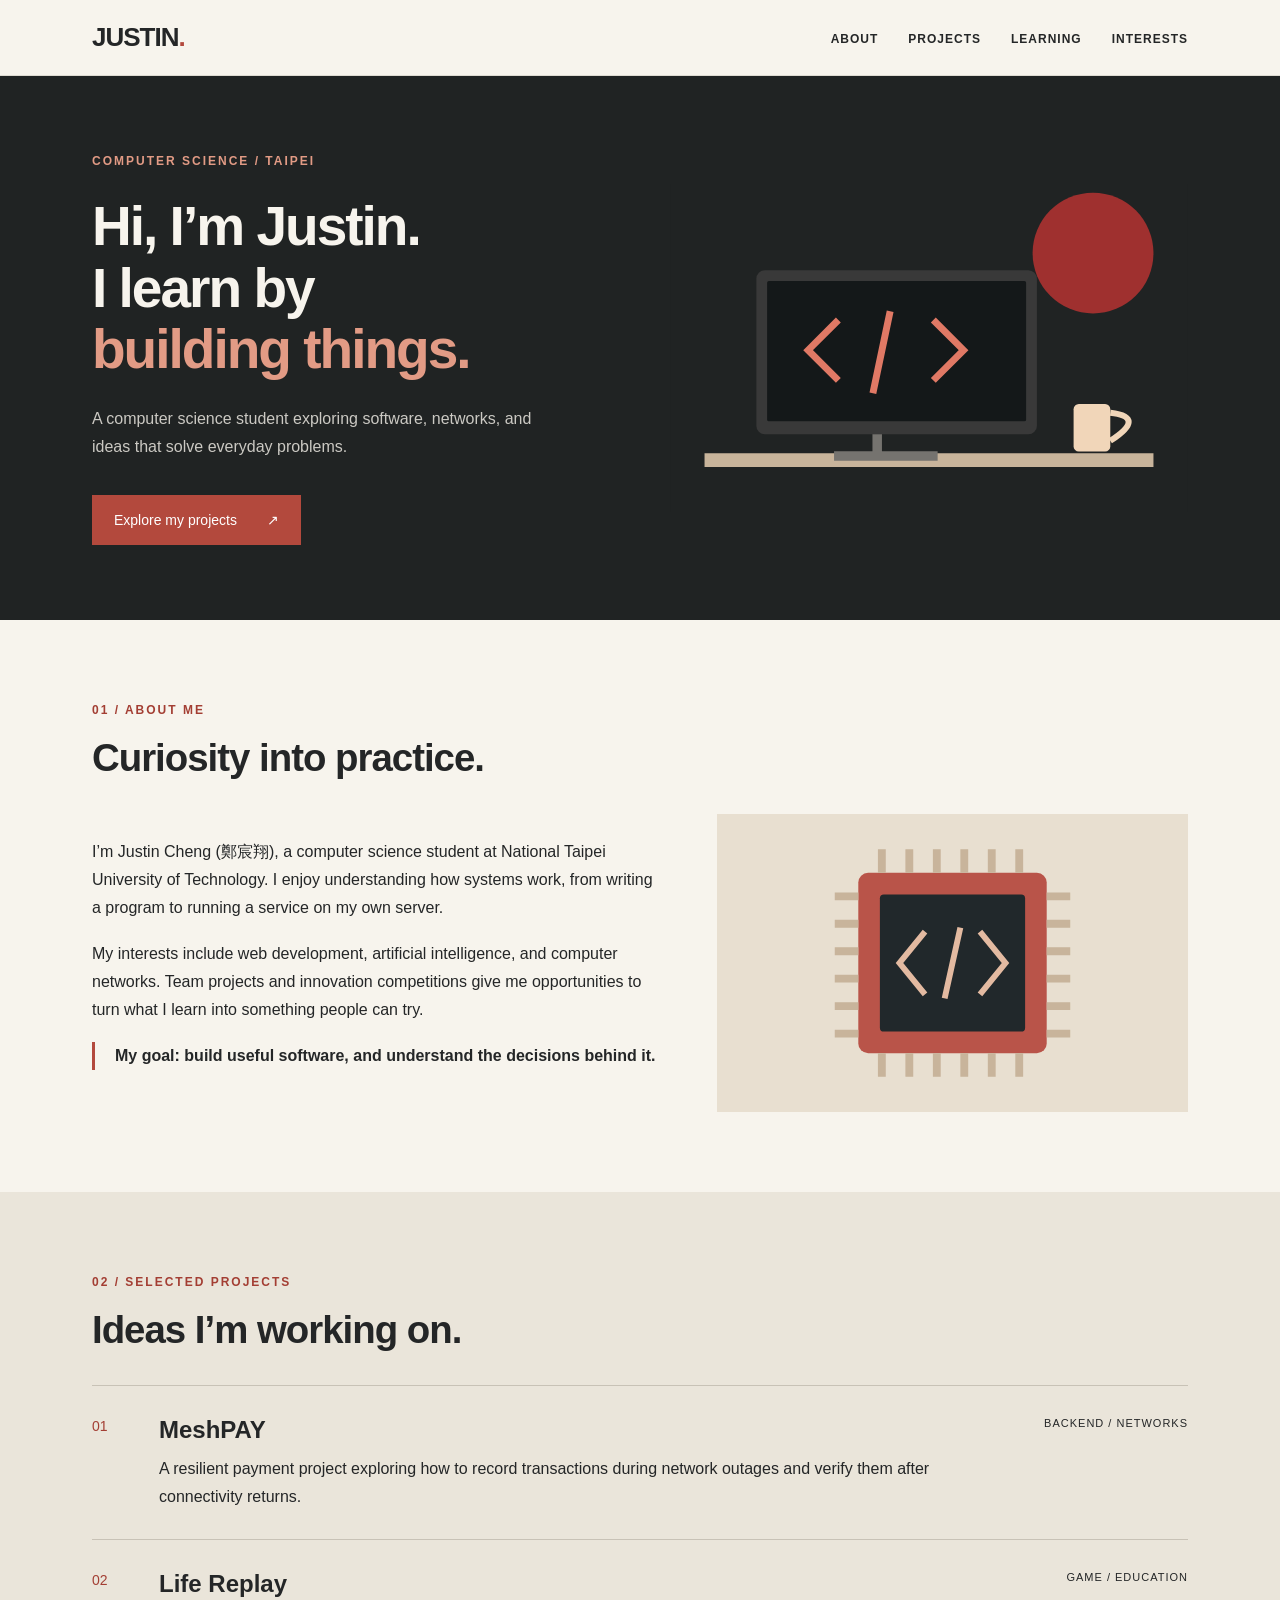
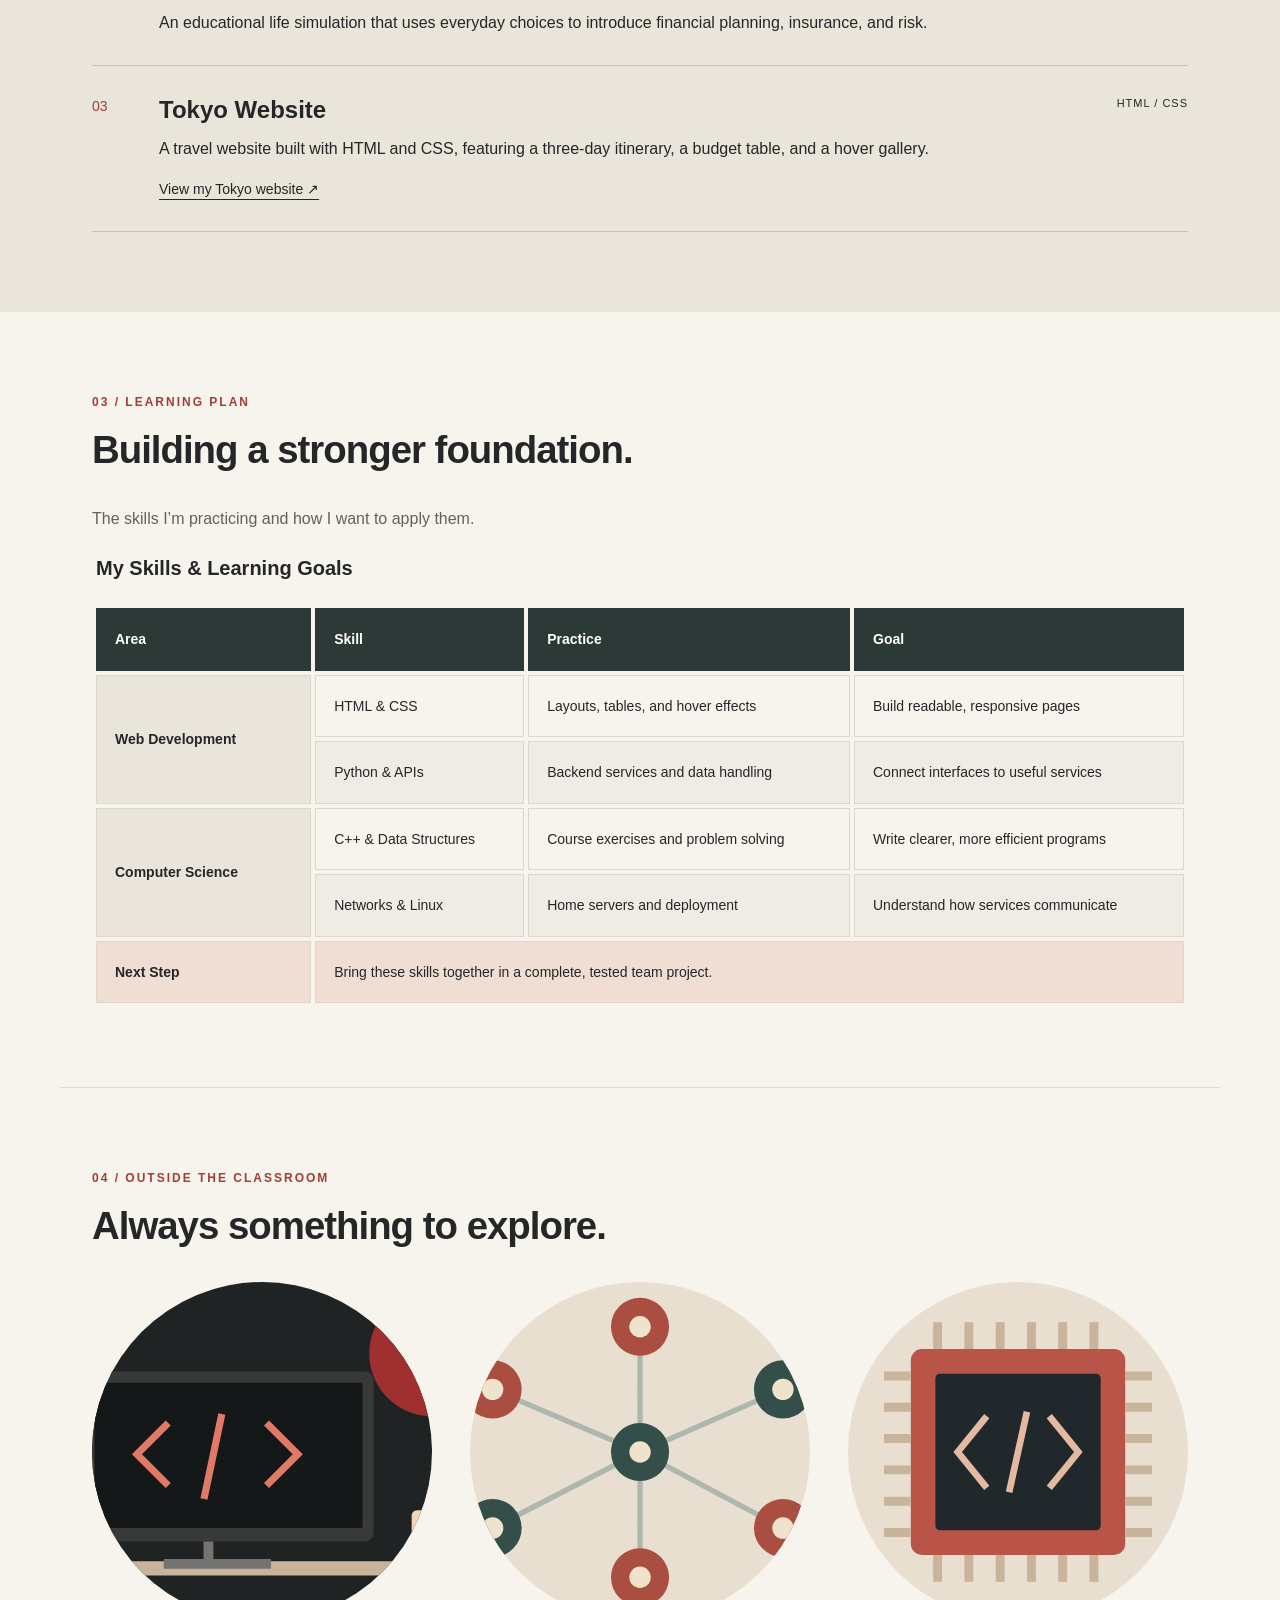
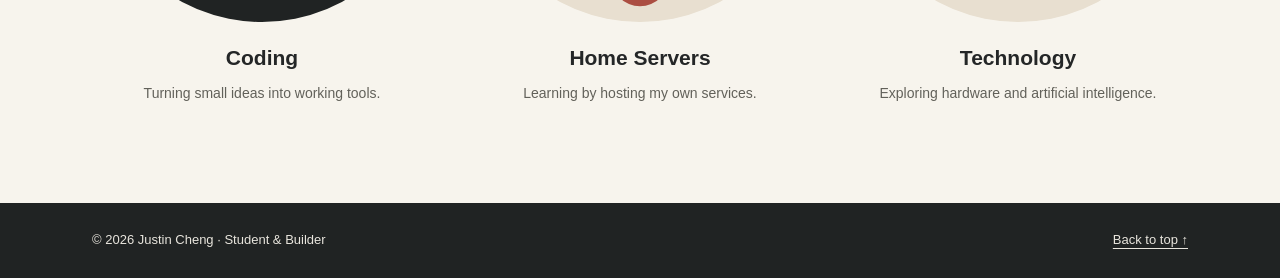
==== profile/index.html @ 4cb3bf66 "profile" ====
<!DOCTYPE html>
<html lang="en">
<head>
  <meta charset="UTF-8">
  <meta name="viewport" content="width=device-width, initial-scale=1.0">
  <meta name="description" content="Justin Cheng: computer science student, software builder, and technology enthusiast.">
  <title>Justin Cheng — Student &amp; Builder</title>
  <link rel="stylesheet" href="style.css">
</head>
<body id="top">
  <nav class="navbar" aria-label="Main navigation">
    <div class="container nav-container">
      <a class="navbar-brand" href="#top">JUSTIN<span>.</span></a>
      <ul class="navbar-nav">
        <li><a href="#about">ABOUT</a></li>
        <li><a href="#projects">PROJECTS</a></li>
        <li><a href="#learning">LEARNING</a></li>
        <li><a href="#interests">INTERESTS</a></li>
      </ul>
    </div>
  </nav>
  <header class="hero">
    <div class="container hero-grid">
      <div class="hero-copy">
        <p class="eyebrow">COMPUTER SCIENCE / TAIPEI</p>
        <h1>Hi, I’m Justin.<br>I learn by<br><span>building things.</span></h1>
        <p>A computer science student exploring software, networks, and ideas that solve everyday problems.</p>
        <a class="button" href="#projects">Explore my projects <span aria-hidden="true">↗</span></a>
      </div>
      <img src="img/workspace.svg" alt="Illustrated coding workspace with a monitor and coffee cup" width="1200" height="760">
    </div>
  </header>
  <main>
    <section class="content-section container" id="about">
      <p class="catalog">01 / ABOUT ME</p>
      <h2>Curiosity into practice.</h2>
      <div class="info-content">
        <div><p>I’m Justin Cheng (鄭宸翔), a computer science student at National Taipei University of Technology. I enjoy understanding how systems work, from writing a program to running a service on my own server.</p>
        <p>My interests include web development, artificial intelligence, and computer networks. Team projects and innovation competitions give me opportunities to turn what I learn into something people can try.</p>
        <p class="statement">My goal: build useful software, and understand the decisions behind it.</p></div>
        <img src="img/code.svg" alt="Illustration of a processor with code symbols" width="1200" height="760" loading="lazy">
      </div>
    </section>
    <section class="project-section" id="projects">
      <div class="container content-section">
        <p class="catalog">02 / SELECTED PROJECTS</p>
        <h2>Ideas I’m working on.</h2>
        <article class="project-row"><span class="project-number">01</span><div><h3>MeshPAY</h3><p>A resilient payment project exploring how to record transactions during network outages and verify them after connectivity returns.</p></div><p class="project-tag">BACKEND / NETWORKS</p></article>
        <article class="project-row"><span class="project-number">02</span><div><h3>Life Replay</h3><p>An educational life simulation that uses everyday choices to introduce financial planning, insurance, and risk.</p></div><p class="project-tag">GAME / EDUCATION</p></article>
        <article class="project-row"><span class="project-number">03</span><div><h3>Tokyo Website</h3><p>A travel website built with HTML and CSS, featuring a three-day itinerary, a budget table, and a hover gallery.</p><a class="text-link" href="../index.html">View my Tokyo website ↗</a></div><p class="project-tag">HTML / CSS</p></article>
      </div>
    </section>
    <section class="content-section container" id="learning">
      <p class="catalog">03 / LEARNING PLAN</p>
      <h2>Building a stronger foundation.</h2>
      <p class="section-description">The skills I’m practicing and how I want to apply them.</p>
      <div class="table-wrapper" tabindex="0" role="region" aria-label="Scrollable learning plan">
        <table class="skills-table">
          <caption>My Skills &amp; Learning Goals</caption>
          <thead><tr><th scope="col">Area</th><th scope="col">Skill</th><th scope="col">Practice</th><th scope="col">Goal</th></tr></thead>
          <tbody><tr><th rowspan="2" scope="rowgroup">Web Development</th><td>HTML &amp; CSS</td><td>Layouts, tables, and hover effects</td><td>Build readable, responsive pages</td></tr>
          <tr><td>Python &amp; APIs</td><td>Backend services and data handling</td><td>Connect interfaces to useful services</td></tr></tbody>
          <tbody><tr><th rowspan="2" scope="rowgroup">Computer Science</th><td>C++ &amp; Data Structures</td><td>Course exercises and problem solving</td><td>Write clearer, more efficient programs</td></tr>
          <tr><td>Networks &amp; Linux</td><td>Home servers and deployment</td><td>Understand how services communicate</td></tr></tbody>
          <tfoot><tr><th scope="row">Next Step</th><td colspan="3">Bring these skills together in a complete, tested team project.</td></tr></tfoot>
        </table>
      </div>
    </section>
    <section class="content-section container interests-section" id="interests">
      <p class="catalog">04 / OUTSIDE THE CLASSROOM</p>
      <h2>Always something to explore.</h2>
      <div class="gallery-container">
        <figure><div class="image-container" tabindex="0"><img src="img/workspace.svg" alt="Coding workspace illustration" width="1200" height="760" loading="lazy"><div class="gallery-overlay"><span>Try. Debug. Repeat.</span></div></div><figcaption><h3>Coding</h3><p>Turning small ideas into working tools.</p></figcaption></figure>
        <figure><div class="image-container" tabindex="0"><img src="img/network.svg" alt="Connected network nodes illustration" width="1200" height="760" loading="lazy"><div class="gallery-overlay"><span>Connect the pieces.</span></div></div><figcaption><h3>Home Servers</h3><p>Learning by hosting my own services.</p></figcaption></figure>
        <figure><div class="image-container" tabindex="0"><img src="img/code.svg" alt="Computer processor illustration" width="1200" height="760" loading="lazy"><div class="gallery-overlay"><span>Ask better questions.</span></div></div><figcaption><h3>Technology</h3><p>Exploring hardware and artificial intelligence.</p></figcaption></figure>
      </div>
    </section>
  </main>
  <footer class="footer"><div class="container footer-content"><p>© 2026 Justin Cheng · Student &amp; Builder</p><a href="#top">Back to top ↑</a></div></footer>
</body>
</html>
---- profile/style.css ----
/* Layout */
* { box-sizing: border-box; }
html { scroll-behavior: smooth; scroll-padding-top: 95px; }
body { margin: 0; background: #f7f4ed; color: #242627; font-family: Arial, "Noto Sans TC", sans-serif; line-height: 1.75; }
.container { width: 100%; max-width: 1160px; margin: 0 auto; padding: 0 32px; }
a { color: inherit; }
a:focus-visible, [tabindex]:focus-visible { outline: 3px solid #b3493d; outline-offset: 5px; }
.navbar { position: fixed; top: 0; width: 100%; height: 76px; background: #f7f4ed; border-bottom: 1px solid #dedbd2; z-index: 1000; }
.nav-container { display: flex; align-items: center; justify-content: space-between; height: 100%; }
.navbar-brand { font-size: 26px; font-weight: bold; letter-spacing: -1px; text-decoration: none; }
.navbar-brand span { color: #b3493d; }
.navbar-nav { display: flex; gap: 30px; padding: 0; margin: 0; list-style: none; }
.navbar-nav a { font-size: 12px; letter-spacing: 1px; text-decoration: none; font-weight: bold; }
.navbar-nav a:hover, .text-link:hover { color: #b3493d; }
/* Header */
.hero { margin-top: 76px; padding: 75px 0; color: #f7f4ed; background: #202323; }
.hero-grid { display: grid; grid-template-columns: 1.05fr 1fr; align-items: center; gap: 35px; }
.eyebrow, .catalog { font-size: 12px; letter-spacing: 2px; font-weight: bold; }
.eyebrow { color: #e29b85; }
h1 { font-size: clamp(38px, 4.3vw, 62px); line-height: 1.12; letter-spacing: -2px; margin: 24px 0; }
h1 span { color: #e29b85; }
.hero-copy > p:not(.eyebrow) { max-width: 440px; color: #cbc9c3; font-size: 16px; }
.hero img { width: 100%; height: auto; }
.button { display: inline-flex; gap: 30px; padding: 13px 22px; margin-top: 16px; background: #b3493d; color: white; text-decoration: none; font-size: 14px; }
.button:hover { background: #953b31; }
/* Sections */
.content-section { padding-top: 80px; padding-bottom: 80px; }
.catalog { color: #a33e33; margin: 0 0 14px; }
h2 { font-size: clamp(28px, 3vw, 39px); line-height: 1.2; letter-spacing: -1px; margin: 0 0 32px; }
h3 { font-size: 24px; line-height: 1.3; margin: 0 0 10px; }
p { margin: 0 0 18px; }
.info-content { display: grid; grid-template-columns: 1.2fr 1fr; gap: 60px; align-items: center; }
.info-content img { width: 100%; height: auto; }
.statement { padding-left: 20px; border-left: 3px solid #b3493d; font-weight: bold; }
.project-section { background: #eae5da; }
.project-row { display: grid; grid-template-columns: 45px 1fr 180px; gap: 22px; padding: 28px 0; border-top: 1px solid #c8c2b6; }
.project-row:last-child { border-bottom: 1px solid #c8c2b6; }
.project-row p { margin-bottom: 0; }
.project-number { color: #a33e33; font-size: 14px; }
.project-tag { font-size: 11px; letter-spacing: 1px; text-align: right; }
.text-link { display: inline-block; margin-top: 14px; font-size: 14px; text-underline-offset: 5px; }
.section-description { color: #62615a; }
/* The table uses both horizontal and vertical merged cells. */
.table-wrapper { overflow-x: auto; }
.skills-table { width: 100%; min-width: 680px; border-collapse: separate; border-spacing: 4px; text-align: left; }
.skills-table caption { text-align: left; font-size: 20px; font-weight: bold; padding: 0 4px 18px; }
.skills-table th, .skills-table td { padding: 18px; border: 1px solid #ddd7ca; vertical-align: middle; font-size: 14px; }
.skills-table thead th { background: #2d3936; color: white; border-color: #2d3936; }
.skills-table tbody th { background: #eae5da; width: 20%; }
.skills-table tbody tr:nth-child(even) td { background: #efece5; }
.skills-table tfoot th, .skills-table tfoot td { background: #f0ded5; }
/* Keyboard and pointer users can reveal gallery captions. */
.interests-section { border-top: 1px solid #dedbd2; }
.gallery-container { display: grid; grid-template-columns: repeat(3, 1fr); gap: 38px; }
figure { margin: 0; }
.image-container { position: relative; aspect-ratio: 1; border-radius: 50%; overflow: hidden; }
.image-container img { display: block; width: 100%; height: 100%; object-fit: cover; transition: transform .35s; }
.gallery-overlay { position: absolute; inset: 0; display: flex; align-items: center; justify-content: center; background: rgba(91, 32, 26, .88); color: white; font-weight: bold; opacity: 0; transition: opacity .35s; }
.image-container:hover .gallery-overlay, .image-container:focus-visible .gallery-overlay { opacity: 1; }
.image-container:hover img { transform: scale(1.08); }
figcaption { padding-top: 22px; text-align: center; }
figcaption h3 { font-size: 21px; }
figcaption p { color: #62615a; font-size: 14px; }
.footer { padding: 26px 0; background: #202323; color: #e8e5dd; font-size: 13px; }
.footer-content { display: flex; justify-content: space-between; gap: 20px; }
.footer p { margin: 0; }
.footer a { text-underline-offset: 4px; }
@media (max-width: 800px) {
 .navbar-nav { gap: 18px; }
 .hero-grid { grid-template-columns: 1fr; }
 .hero img { max-width: 550px; justify-self: center; }
 .info-content { gap: 28px; }
 .project-row { grid-template-columns: 30px 1fr; }
 .project-tag { grid-column: 2; text-align: left; }
 .gallery-container { gap: 20px; }
}
@media (max-width: 600px) {
 html { scroll-padding-top: 115px; }
 .container { padding-left: 20px; padding-right: 20px; }
 .navbar { height: 100px; }
 .nav-container { flex-direction: column; justify-content: center; gap: 8px; }
 .navbar-nav { gap: 16px; }
 .navbar-nav a { font-size: 10px; letter-spacing: .5px; }
 .hero { margin-top: 100px; padding: 48px 0 28px; }
 .hero-grid { gap: 20px; }
 h1 { font-size: 43px; }
 .content-section { padding-top: 55px; padding-bottom: 55px; }
 .info-content, .gallery-container { grid-template-columns: 1fr; }
 .gallery-container { gap: 32px; }
 .image-container { max-width: 260px; margin: 0 auto; }
 .footer-content { flex-direction: column; gap: 8px; }
}
@media (hover: none) { .gallery-overlay { opacity: 1; background: rgba(55, 20, 17, .7); } }
@media (prefers-reduced-motion: reduce) { html { scroll-behavior: auto; } * { transition: none !important; } }
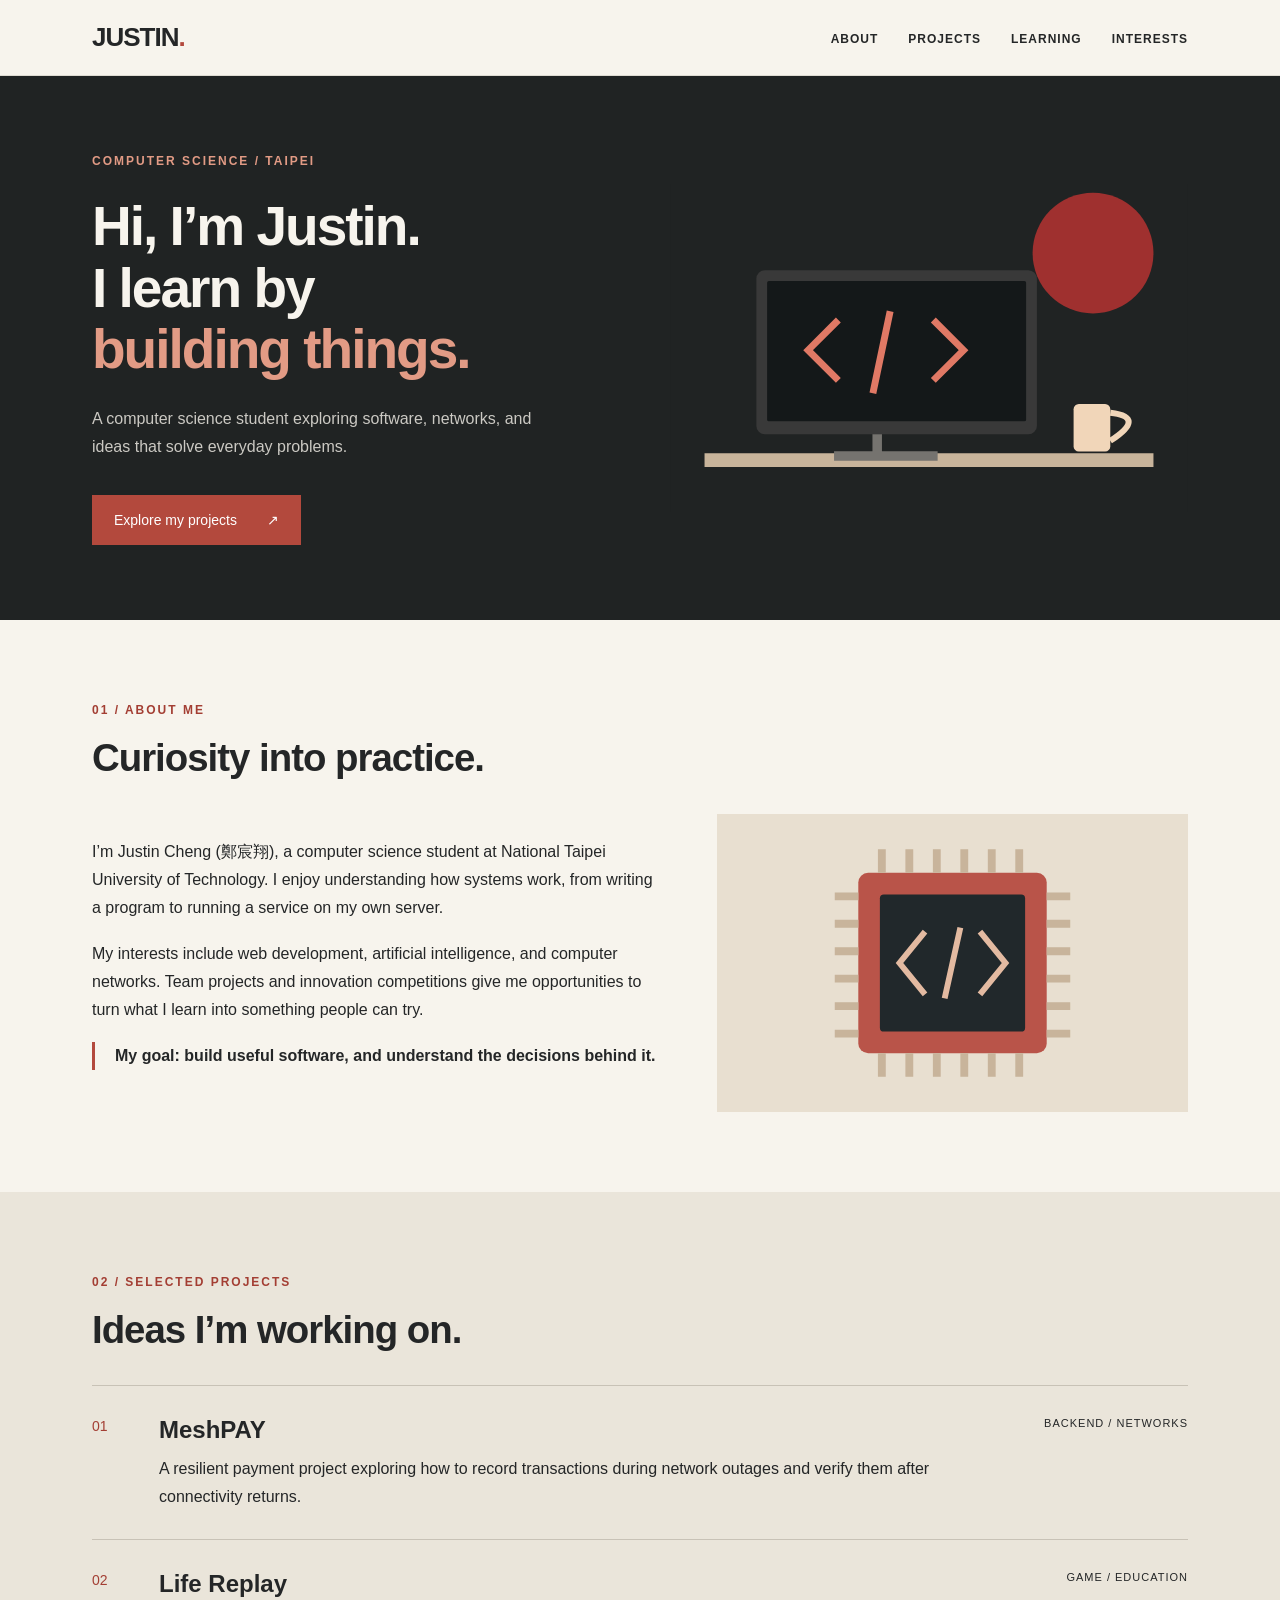
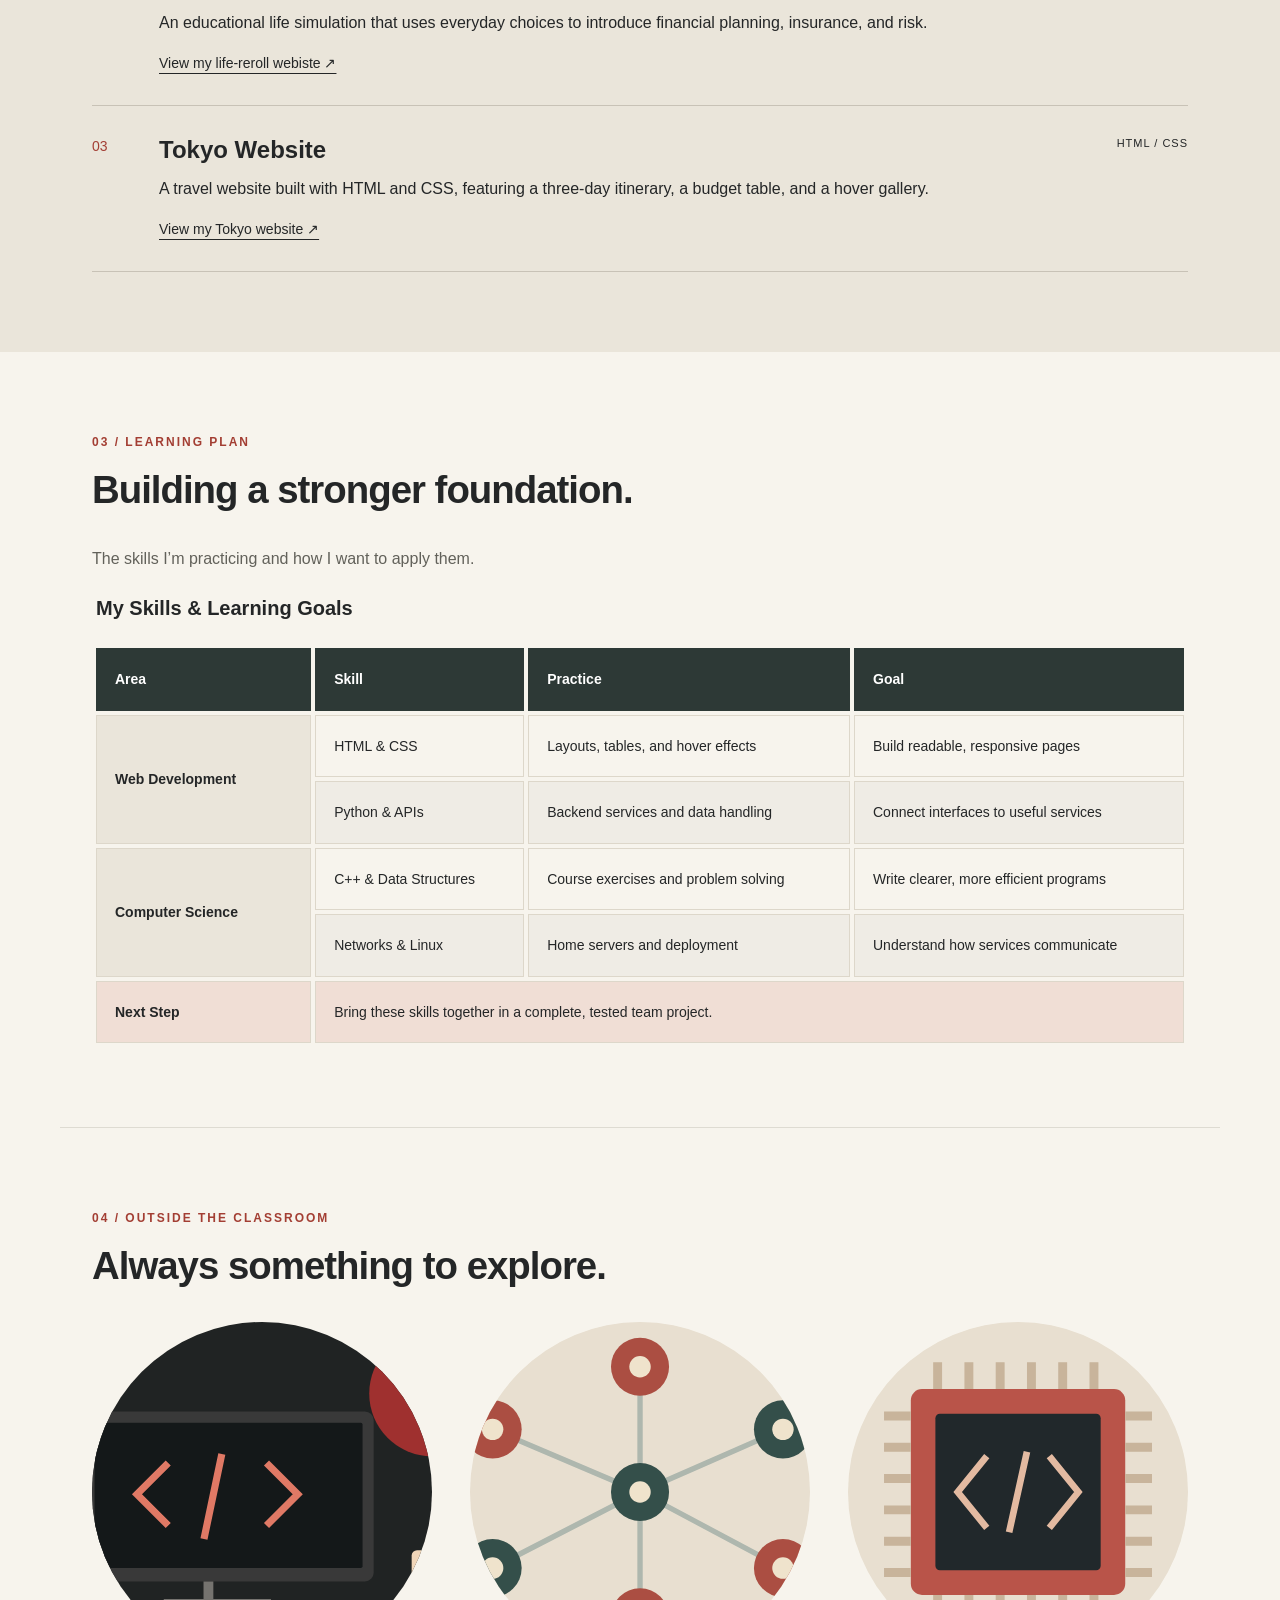
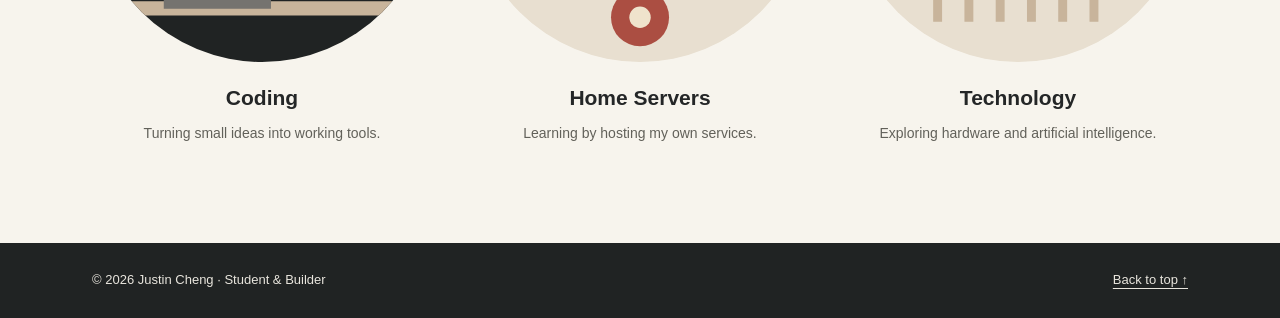
==== commit 3ddee8c8: "modify profile and add Multiplication_Table" ====
--- a/profile/index.html
+++ b/profile/index.html
@@ -46,7 +46,7 @@
         <p class="catalog">02 / SELECTED PROJECTS</p>
         <h2>Ideas I’m working on.</h2>
         <article class="project-row"><span class="project-number">01</span><div><h3>MeshPAY</h3><p>A resilient payment project exploring how to record transactions during network outages and verify them after connectivity returns.</p></div><p class="project-tag">BACKEND / NETWORKS</p></article>
-        <article class="project-row"><span class="project-number">02</span><div><h3>Life Replay</h3><p>An educational life simulation that uses everyday choices to introduce financial planning, insurance, and risk.</p></div><p class="project-tag">GAME / EDUCATION</p></article>
+        <article class="project-row"><span class="project-number">02</span><div><h3>Life Replay</h3><p>An educational life simulation that uses everyday choices to introduce financial planning, insurance, and risk.</p><a class="text-link" href="https://life-reroll.hasaki.idv.tw">View my life-reroll webiste ↗</a></div><p class="project-tag">GAME / EDUCATION</p></article>
         <article class="project-row"><span class="project-number">03</span><div><h3>Tokyo Website</h3><p>A travel website built with HTML and CSS, featuring a three-day itinerary, a budget table, and a hover gallery.</p><a class="text-link" href="../index.html">View my Tokyo website ↗</a></div><p class="project-tag">HTML / CSS</p></article>
       </div>
     </section>
